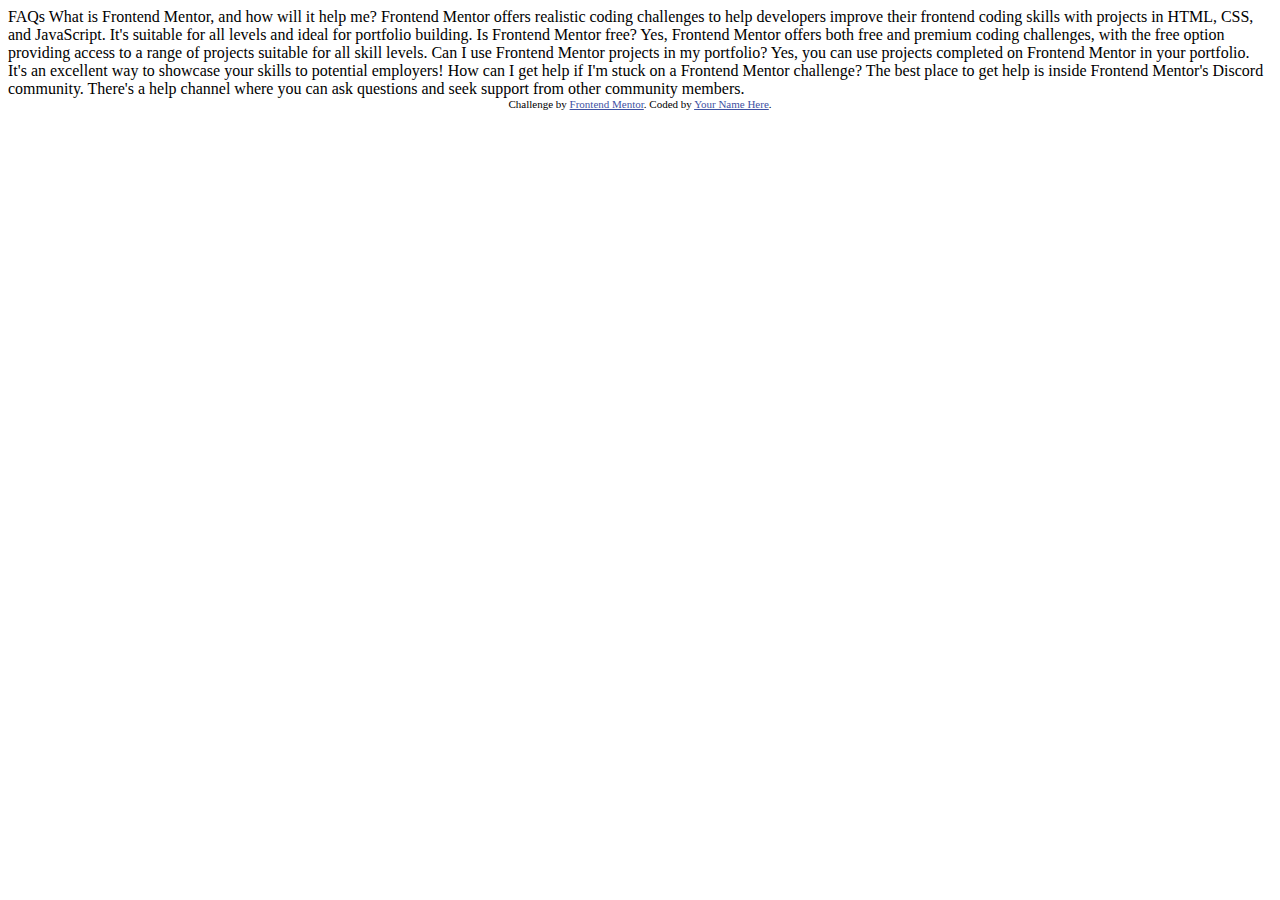
==== faq-accordion/index.html @ a561f919 "Move existing project to new folder and create another project folder" ====
<!DOCTYPE html>
<html lang="en">
<head>
  <meta charset="UTF-8">
  <meta name="viewport" content="width=device-width, initial-scale=1.0"> <!-- displays site properly based on user's device -->

  <link rel="icon" type="image/png" sizes="32x32" href="./assets/images/favicon-32x32.png">
  
  <title>Frontend Mentor | FAQ accordion</title>

  <!-- Feel free to remove these styles or customise in your own stylesheet 👍 -->
  <style>
    .attribution { font-size: 11px; text-align: center; }
    .attribution a { color: hsl(228, 45%, 44%); }
  </style>
</head>
<body>

  FAQs

  What is Frontend Mentor, and how will it help me?

  Frontend Mentor offers realistic coding challenges to help developers improve their 
  frontend coding skills with projects in HTML, CSS, and JavaScript. It's suitable for 
  all levels and ideal for portfolio building.

  Is Frontend Mentor free?

  Yes, Frontend Mentor offers both free and premium coding challenges, with the free 
  option providing access to a range of projects suitable for all skill levels.

  Can I use Frontend Mentor projects in my portfolio?

  Yes, you can use projects completed on Frontend Mentor in your portfolio. It's an excellent
  way to showcase your skills to potential employers!

  How can I get help if I'm stuck on a Frontend Mentor challenge?
  
  The best place to get help is inside Frontend Mentor's Discord community. There's a help 
  channel where you can ask questions and seek support from other community members.

  
  <div class="attribution">
    Challenge by <a href="https://www.frontendmentor.io?ref=challenge" target="_blank">Frontend Mentor</a>. 
    Coded by <a href="#">Your Name Here</a>.
  </div>
</body>
</html>
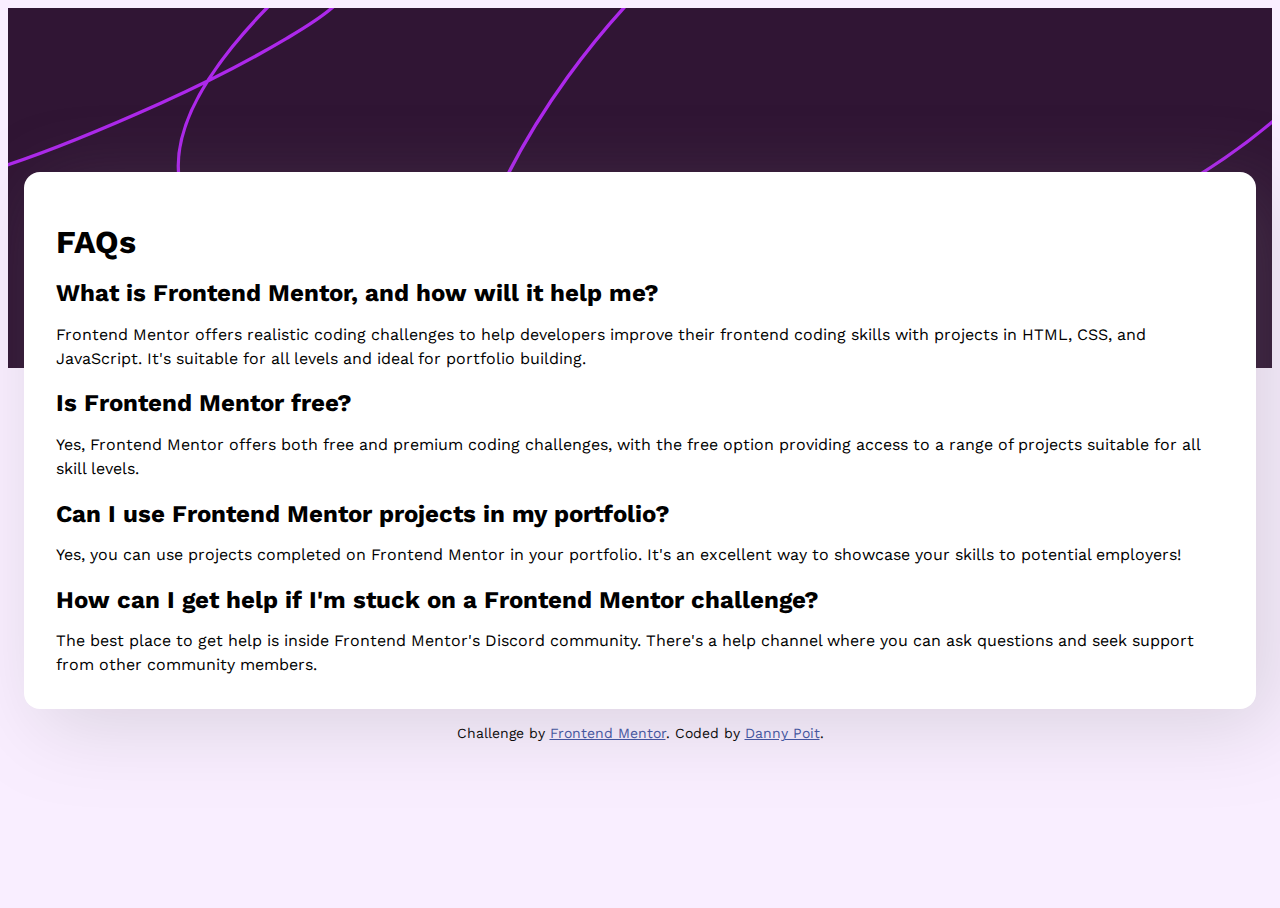
==== commit 69ab8b94: "Initial HTML and CSS setup" ====
--- a/faq-accordion/index.html
+++ b/faq-accordion/index.html
@@ -1,48 +1,70 @@
 <!DOCTYPE html>
 <html lang="en">
+
 <head>
-  <meta charset="UTF-8">
-  <meta name="viewport" content="width=device-width, initial-scale=1.0"> <!-- displays site properly based on user's device -->
+    <meta charset="UTF-8">
+    <meta name="viewport" content="width=device-width, initial-scale=1.0"> <!-- displays site properly based on user's device -->
 
-  <link rel="icon" type="image/png" sizes="32x32" href="./assets/images/favicon-32x32.png">
-  
-  <title>Frontend Mentor | FAQ accordion</title>
+    <link rel="icon" type="image/png" sizes="32x32" href="./assets/images/favicon-32x32.png">
+    <link rel="stylesheet" href="./assets/css/main.css">
 
-  <!-- Feel free to remove these styles or customise in your own stylesheet 👍 -->
-  <style>
-    .attribution { font-size: 11px; text-align: center; }
-    .attribution a { color: hsl(228, 45%, 44%); }
-  </style>
+    <title>Frontend Mentor | FAQ accordion</title>
 </head>
+
 <body>
+    <img src="assets/images/background-pattern-desktop.svg">
 
-  FAQs
+    <main class="card">
 
-  What is Frontend Mentor, and how will it help me?
+        <h1>FAQs</h1>
 
-  Frontend Mentor offers realistic coding challenges to help developers improve their 
-  frontend coding skills with projects in HTML, CSS, and JavaScript. It's suitable for 
-  all levels and ideal for portfolio building.
+        <section>
+            <h2>
+                What is Frontend Mentor, and how will it help me?
+            </h2>
 
-  Is Frontend Mentor free?
+            <p>
+                Frontend Mentor offers realistic coding challenges to help developers improve their frontend coding skills with projects in HTML, CSS, and JavaScript. It's suitable for all levels and ideal for portfolio building.
+            </p>
+        </section>
 
-  Yes, Frontend Mentor offers both free and premium coding challenges, with the free 
-  option providing access to a range of projects suitable for all skill levels.
+        <section>
+            <h2>
+                Is Frontend Mentor free?
+            </h2>
 
-  Can I use Frontend Mentor projects in my portfolio?
+            <p>
+                Yes, Frontend Mentor offers both free and premium coding challenges, with the free option providing access to a range of projects suitable for all skill levels.
+            </p>
+        </section>
 
-  Yes, you can use projects completed on Frontend Mentor in your portfolio. It's an excellent
-  way to showcase your skills to potential employers!
+        <section>
+            <h2>
+                Can I use Frontend Mentor projects in my portfolio?
+            </h2>
 
-  How can I get help if I'm stuck on a Frontend Mentor challenge?
-  
-  The best place to get help is inside Frontend Mentor's Discord community. There's a help 
-  channel where you can ask questions and seek support from other community members.
+            <p>
+                Yes, you can use projects completed on Frontend Mentor in your portfolio. It's an excellent way to showcase your skills to potential employers!
+            </p>
+        </section>
 
-  
-  <div class="attribution">
-    Challenge by <a href="https://www.frontendmentor.io?ref=challenge" target="_blank">Frontend Mentor</a>. 
-    Coded by <a href="#">Your Name Here</a>.
-  </div>
+        <section>
+            <h2>
+                How can I get help if I'm stuck on a Frontend Mentor challenge?
+            </h2>
+
+            <p>
+                The best place to get help is inside Frontend Mentor's Discord community. There's a help channel where you can ask questions and seek support from other community members.
+            </p>
+        </section>
+    </main>
+
+    <footer class="attribution">
+        <p>
+            Challenge by <a href="https://www.frontendmentor.io?ref=challenge" target="_blank">Frontend Mentor</a>.
+            Coded by <a href="https://github.com/dannypoit">Danny Poit</a>.
+        </p>
+    </footer>
 </body>
+
 </html>--- a/faq-accordion/assets/css/main.css
+++ b/faq-accordion/assets/css/main.css
@@ -0,0 +1,147 @@
+/* Box sizing rules */
+*,
+*::before,
+*::after {
+    box-sizing: border-box;
+}
+
+/* Prevent font size inflation */
+html {
+    -moz-text-size-adjust: none;
+    -webkit-text-size-adjust: none;
+    text-size-adjust: none;
+}
+
+/* Remove default margin in favour of better control in authored CSS */
+body,
+h1,
+h2,
+h3,
+h4,
+p,
+figure,
+blockquote,
+dl,
+dd {
+    margin-block-end: 0;
+}
+
+/* Remove list styles on ul, ol elements with a list role, which suggests default styling will be removed */
+ul[role='list'],
+ol[role='list'] {
+    list-style: none;
+}
+
+/* Set core body defaults */
+body {
+    min-height: 100vh;
+    line-height: 1.5;
+}
+
+/* Set shorter line heights on headings and interactive elements */
+h1,
+h2,
+h3,
+h4,
+button,
+input,
+label {
+    line-height: 1.1;
+}
+
+/* Balance text wrapping on headings */
+h1,
+h2,
+h3,
+h4 {
+    text-wrap: balance;
+}
+
+/* A elements that don't have a class get default styles */
+a:not([class]) {
+    text-decoration-skip-ink: auto;
+    color: currentColor;
+}
+
+/* Make images easier to work with */
+img,
+picture {
+    max-width: 100%;
+    display: block;
+}
+
+/* Inherit fonts for inputs and buttons */
+input,
+button,
+textarea,
+select {
+    font: inherit;
+}
+
+/* Make sure textareas without a rows attribute are not tiny */
+textarea:not([rows]) {
+    min-height: 10em;
+}
+
+/* Anything that has been anchored to should have extra scroll margin */
+:target {
+    scroll-margin-block: 5ex;
+}
+
+@font-face {
+    font-family: 'Work Sans';
+    src: url('../fonts/WorkSans-VariableFont_wght.ttf');
+    font-style: 'normal';
+}
+
+@font-face {
+    font-family: 'Work Sans Italic';
+    src: url('../fonts/WorkSans-Italic-VariableFont_wght.ttf');
+    font-style: 'italic';
+}
+
+html {
+    --dark-purple: #3e52a3;
+    --light-purple: #AD28EB;
+}
+
+body {
+    align-items: center;
+    background-color: #F9EEFF;
+    display: flex;
+    flex-direction: column;
+    min-height: 100vh;
+    justify-content: center;
+    font-family: 'Work Sans';
+    padding: 1rem;
+    position: relative;
+}
+
+img {
+    height: 40vh;
+    object-fit: cover;
+    position: absolute;
+    top: 0;
+}
+
+.attribution {
+    font-size: .875rem;
+    text-align: center;
+}
+
+.attribution a {
+    color: var(--dark-purple);
+}
+
+.attribution a:hover {
+    color: var(--light-purple);
+}
+
+.card {
+    background-color: #fff;
+    border-radius: 1rem;
+    box-shadow: 1rem 1rem 5rem #80808040;
+    display: block;
+    padding: 2rem;
+    z-index: 1;
+}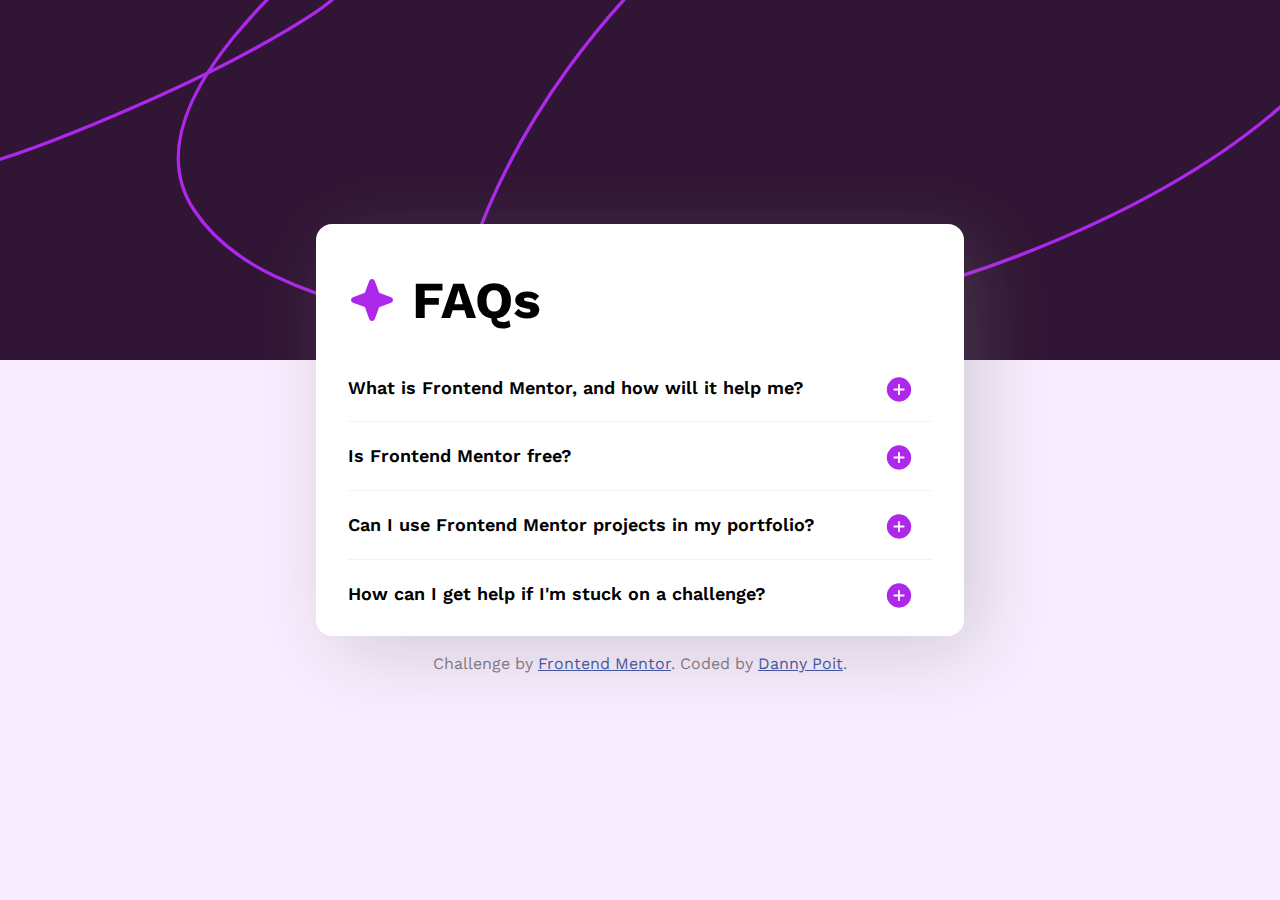
==== commit 539ddde6: "Change some classes, finish CSS, and add JS" ====
--- a/faq-accordion/index.html
+++ b/faq-accordion/index.html
@@ -12,48 +12,49 @@
 </head>
 
 <body>
-    <img src="assets/images/background-pattern-desktop.svg">
+    <img id="bgMobile" src="assets/images/background-pattern-mobile.svg">
+    <img id="bgDesktop" src="assets/images/background-pattern-desktop.svg">
 
     <main class="card">
 
         <h1>FAQs</h1>
 
-        <section>
-            <h2>
+        <section class="faq">
+            <h2 class="question">
                 What is Frontend Mentor, and how will it help me?
             </h2>
 
-            <p>
+            <p class="answer">
                 Frontend Mentor offers realistic coding challenges to help developers improve their frontend coding skills with projects in HTML, CSS, and JavaScript. It's suitable for all levels and ideal for portfolio building.
             </p>
         </section>
 
-        <section>
-            <h2>
+        <section class="faq">
+            <h2 class="question">
                 Is Frontend Mentor free?
             </h2>
 
-            <p>
+            <p class="answer">
                 Yes, Frontend Mentor offers both free and premium coding challenges, with the free option providing access to a range of projects suitable for all skill levels.
             </p>
         </section>
 
-        <section>
-            <h2>
+        <section class="faq">
+            <h2 class="question">
                 Can I use Frontend Mentor projects in my portfolio?
             </h2>
 
-            <p>
+            <p class="answer">
                 Yes, you can use projects completed on Frontend Mentor in your portfolio. It's an excellent way to showcase your skills to potential employers!
             </p>
         </section>
 
-        <section>
-            <h2>
-                How can I get help if I'm stuck on a Frontend Mentor challenge?
+        <section class="faq">
+            <h2 class="question">
+                How can I get help if I'm stuck on a challenge?
             </h2>
 
-            <p>
+            <p class="answer">
                 The best place to get help is inside Frontend Mentor's Discord community. There's a help channel where you can ask questions and seek support from other community members.
             </p>
         </section>
@@ -65,6 +66,8 @@
             Coded by <a href="https://github.com/dannypoit">Danny Poit</a>.
         </p>
     </footer>
+
+    <script src="assets/js/scripts.js"></script>
 </body>
 
 </html>--- a/faq-accordion/assets/css/main.css
+++ b/faq-accordion/assets/css/main.css
@@ -102,14 +102,17 @@
 
 html {
     --dark-purple: #3e52a3;
+    --gray: #817782;
+    --light-gray: #F9EEFF;
     --light-purple: #AD28EB;
 }
 
 body {
     align-items: center;
-    background-color: #F9EEFF;
+    background-color: var(--light-gray);
     display: flex;
     flex-direction: column;
+    margin: 0;
     min-height: 100vh;
     justify-content: center;
     font-family: 'Work Sans';
@@ -117,6 +120,50 @@
     position: relative;
 }
 
+/* body * {
+    border: 1px dashed lightgray;
+} */
+
+h1 {
+    font-size: 2.25rem;
+    margin-bottom: 3rem;
+    margin-top: 1rem;
+    padding-left: 3.5rem;
+    position: relative;
+}
+
+h1:before {
+    background: url('../images/icon-star.svg') center no-repeat;
+    background-size: 80%;
+    content: '';
+    position: absolute;
+    top: .25rem;
+    left: 0;
+    height: 2rem;
+    width: 2rem;
+}
+
+h2 {
+    font-size: .9375rem;
+    font-weight: 600;
+    margin-top: 1.5rem;
+    position: relative;
+}
+
+h2:after {
+    background: url('../images/icon-plus.svg') no-repeat;
+    content: '';
+    position: absolute;
+    top: -.25rem;
+    right: 0;
+    height: 3rem;
+    width: 3rem;
+}
+
+h2.open:after {
+    background: url('../images/icon-minus.svg') no-repeat;
+}
+
 img {
     height: 40vh;
     object-fit: cover;
@@ -124,6 +171,36 @@
     top: 0;
 }
 
+p {
+    color: var(--gray);
+    font-size: .875rem;
+}
+
+#bgMobile {
+    display: block;
+    max-width: none;
+    width: 100%;
+}
+
+#bgDesktop {
+    display: none;
+}
+
+.answer {
+    max-height: 0;
+    overflow: hidden;
+    transition: max-height .25s ease-out;
+}
+
+.answer.open {
+    max-height: 10rem;
+    transition: max-height .25s ease-in;
+}
+
+.answer:not(.open) {
+    margin-top: 0;
+}
+
 .attribution {
     font-size: .875rem;
     text-align: center;
@@ -140,8 +217,78 @@
 .card {
     background-color: #fff;
     border-radius: 1rem;
-    box-shadow: 1rem 1rem 5rem #80808040;
+    box-shadow: 1rem 1rem 5rem #80808050;
     display: block;
+    max-width: 38rem;
     padding: 2rem;
     z-index: 1;
+}
+
+.faq {
+    padding-bottom: 1.5rem;
+}
+
+.faq:not(:last-child) {
+    border-bottom: 1px solid var(--light-gray);
+}
+
+.faq:last-child {
+    padding-bottom: 0;
+}
+
+.question {
+    cursor: pointer;
+    padding-right: 4rem;
+}
+
+@media (min-width: 48rem) {
+    h1 {
+        font-size: 3.25rem;
+        padding-left: 4rem;
+    }
+
+    h1:before {
+        background-size: 100%;
+        height: 3rem;
+        width: 3rem;
+    }
+
+    h2 {
+        font-size: 1.125rem;
+    }
+
+    p {
+        font-size: 1rem;
+    }
+
+    #bgMobile {
+        display: none;
+    }
+
+    #bgDesktop {
+        display: block;
+    }
+
+    .card {
+        max-width: none;
+        width: 82%;
+    }
+}
+
+@media (min-width: 62em) {
+    .card {
+        width: 63%;
+    }
+}
+
+@media (min-width: 75em) {
+    .card {
+        width: 52%;
+    }
+}
+
+@media (min-width: 90rem) {
+    .card {
+        width: 43%;
+    }
 }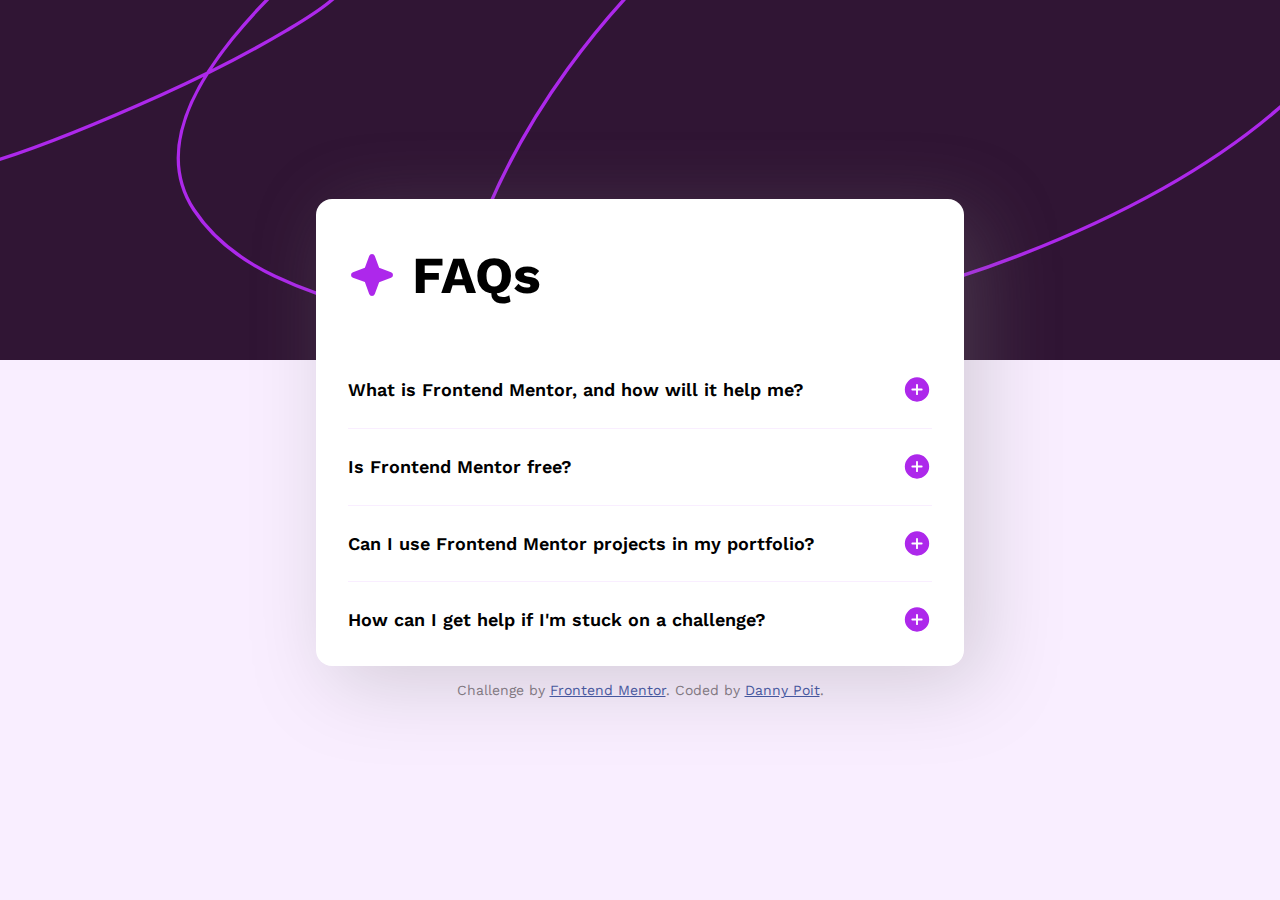
==== commit 7ba751bb: "Make selectable by keyboard" ====
--- a/faq-accordion/index.html
+++ b/faq-accordion/index.html
@@ -20,9 +20,11 @@
         <h1>FAQs</h1>
 
         <section class="faq">
-            <h2 class="question">
-                What is Frontend Mentor, and how will it help me?
-            </h2>
+            <button class="question">
+                <h2>
+                    What is Frontend Mentor, and how will it help me?
+                </h2>
+            </button>
 
             <p class="answer">
                 Frontend Mentor offers realistic coding challenges to help developers improve their frontend coding skills with projects in HTML, CSS, and JavaScript. It's suitable for all levels and ideal for portfolio building.
@@ -30,9 +32,11 @@
         </section>
 
         <section class="faq">
-            <h2 class="question">
-                Is Frontend Mentor free?
-            </h2>
+            <button class="question">
+                <h2>
+                    Is Frontend Mentor free?
+                </h2>
+            </button>
 
             <p class="answer">
                 Yes, Frontend Mentor offers both free and premium coding challenges, with the free option providing access to a range of projects suitable for all skill levels.
@@ -40,9 +44,11 @@
         </section>
 
         <section class="faq">
-            <h2 class="question">
-                Can I use Frontend Mentor projects in my portfolio?
-            </h2>
+            <button class="question">
+                <h2>
+                    Can I use Frontend Mentor projects in my portfolio?
+                </h2>
+            </button>
 
             <p class="answer">
                 Yes, you can use projects completed on Frontend Mentor in your portfolio. It's an excellent way to showcase your skills to potential employers!
@@ -50,9 +56,11 @@
         </section>
 
         <section class="faq">
-            <h2 class="question">
-                How can I get help if I'm stuck on a challenge?
-            </h2>
+            <button class="question">
+                <h2 tabindex="0">
+                    How can I get help if I'm stuck on a challenge?
+                </h2>
+            </button>
 
             <p class="answer">
                 The best place to get help is inside Frontend Mentor's Discord community. There's a help channel where you can ask questions and seek support from other community members.
--- a/faq-accordion/assets/css/main.css
+++ b/faq-accordion/assets/css/main.css
@@ -146,22 +146,7 @@
 h2 {
     font-size: .9375rem;
     font-weight: 600;
-    margin-top: 1.5rem;
-    position: relative;
-}
-
-h2:after {
-    background: url('../images/icon-plus.svg') no-repeat;
-    content: '';
-    position: absolute;
-    top: -.25rem;
-    right: 0;
-    height: 3rem;
-    width: 3rem;
-}
-
-h2.open:after {
-    background: url('../images/icon-minus.svg') no-repeat;
+    margin-top: 0;
 }
 
 img {
@@ -201,7 +186,7 @@
     margin-top: 0;
 }
 
-.attribution {
+.attribution p {
     font-size: .875rem;
     text-align: center;
 }
@@ -237,8 +222,33 @@
 }
 
 .question {
+    background: transparent;
+    border: 0;
     cursor: pointer;
-    padding-right: 4rem;
+    margin-top: 1.5rem;
+    padding: .25rem 4rem .25rem 0;
+    position: relative;
+    text-align: start;
+    width: 100%;
+}
+
+.question:after {
+    background: url('../images/icon-plus.svg') 100% 0 no-repeat;
+    content: '';
+    position: absolute;
+    top: -0.125rem;
+    right: 0;
+    height: 3rem;
+    width: 3rem;
+}
+
+.question:focus,
+.question:hover {
+    color: var(--light-purple);
+}
+
+.question.open:after {
+    background: url('../images/icon-minus.svg') 100% 0 no-repeat;
 }
 
 @media (min-width: 48rem) {
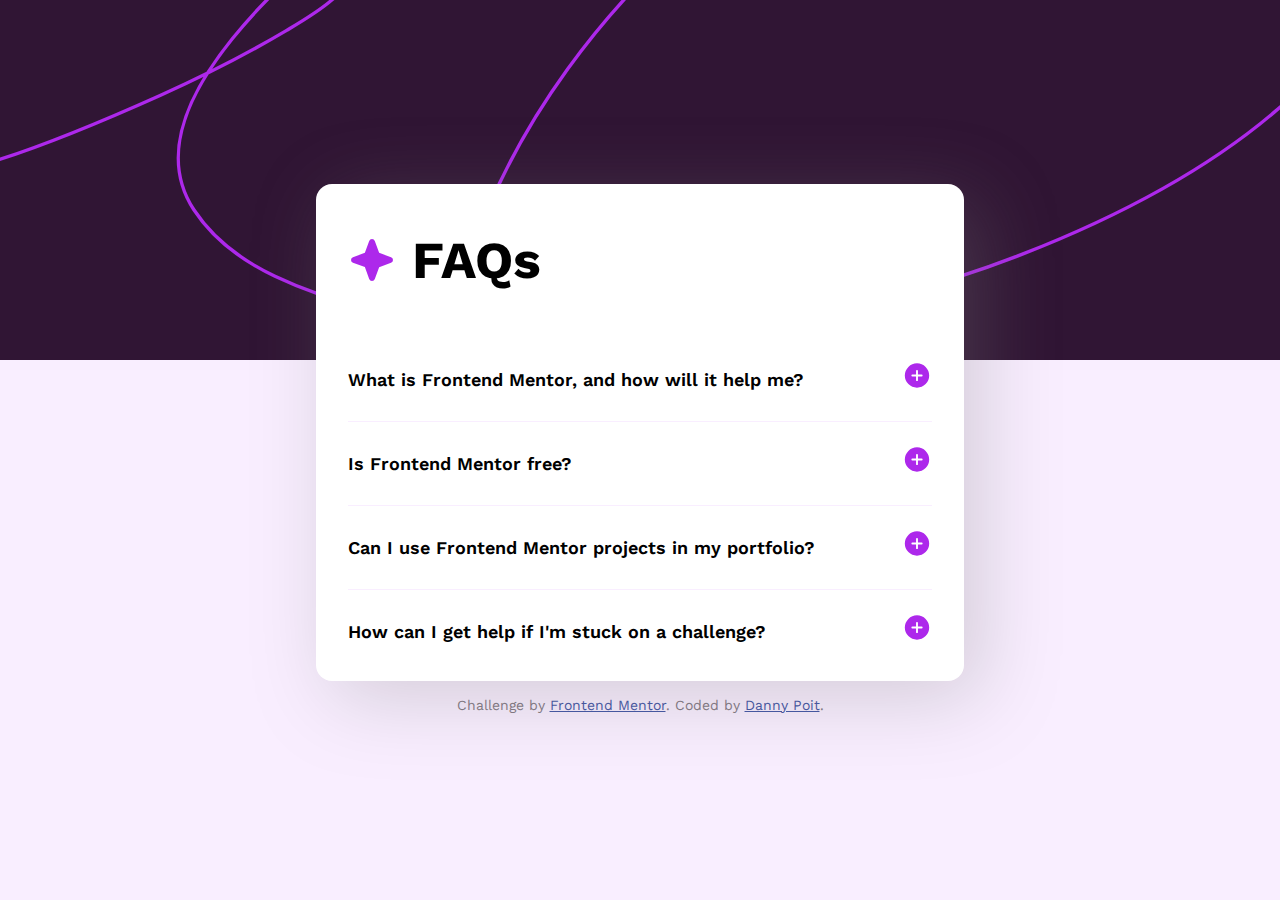
==== commit 4c0f375c: "Remove headings inside buttons" ====
--- a/faq-accordion/index.html
+++ b/faq-accordion/index.html
@@ -11,19 +11,17 @@
     <title>Frontend Mentor | FAQ accordion</title>
 </head>
 
-<body>
-    <img id="bgMobile" src="assets/images/background-pattern-mobile.svg">
-    <img id="bgDesktop" src="assets/images/background-pattern-desktop.svg">
-
+<body>    
+    <img id="bgMobile" src="assets/images/background-pattern-mobile.svg" alt="">
+    <img id="bgDesktop" src="assets/images/background-pattern-desktop.svg" alt="">
+    
     <main class="card">
 
         <h1>FAQs</h1>
 
         <section class="faq">
             <button class="question">
-                <h2>
-                    What is Frontend Mentor, and how will it help me?
-                </h2>
+                What is Frontend Mentor, and how will it help me?
             </button>
 
             <p class="answer">
@@ -33,9 +31,7 @@
 
         <section class="faq">
             <button class="question">
-                <h2>
-                    Is Frontend Mentor free?
-                </h2>
+                Is Frontend Mentor free?
             </button>
 
             <p class="answer">
@@ -45,9 +41,7 @@
 
         <section class="faq">
             <button class="question">
-                <h2>
-                    Can I use Frontend Mentor projects in my portfolio?
-                </h2>
+                Can I use Frontend Mentor projects in my portfolio?
             </button>
 
             <p class="answer">
@@ -57,9 +51,7 @@
 
         <section class="faq">
             <button class="question">
-                <h2 tabindex="0">
-                    How can I get help if I'm stuck on a challenge?
-                </h2>
+                How can I get help if I'm stuck on a challenge?
             </button>
 
             <p class="answer">
--- a/faq-accordion/assets/css/main.css
+++ b/faq-accordion/assets/css/main.css
@@ -120,10 +120,6 @@
     position: relative;
 }
 
-/* body * {
-    border: 1px dashed lightgray;
-} */
-
 h1 {
     font-size: 2.25rem;
     margin-bottom: 3rem;
@@ -143,12 +139,6 @@
     width: 2rem;
 }
 
-h2 {
-    font-size: .9375rem;
-    font-weight: 600;
-    margin-top: 0;
-}
-
 img {
     height: 40vh;
     object-fit: cover;
@@ -225,6 +215,8 @@
     background: transparent;
     border: 0;
     cursor: pointer;
+    font-size: .9375rem;
+    font-weight: 600;
     margin-top: 1.5rem;
     padding: .25rem 4rem .25rem 0;
     position: relative;
@@ -263,10 +255,6 @@
         width: 3rem;
     }
 
-    h2 {
-        font-size: 1.125rem;
-    }
-
     p {
         font-size: 1rem;
     }
@@ -283,6 +271,10 @@
         max-width: none;
         width: 82%;
     }
+    
+    .question {
+        font-size: 1.125rem;
+    }
 }
 
 @media (min-width: 62em) {
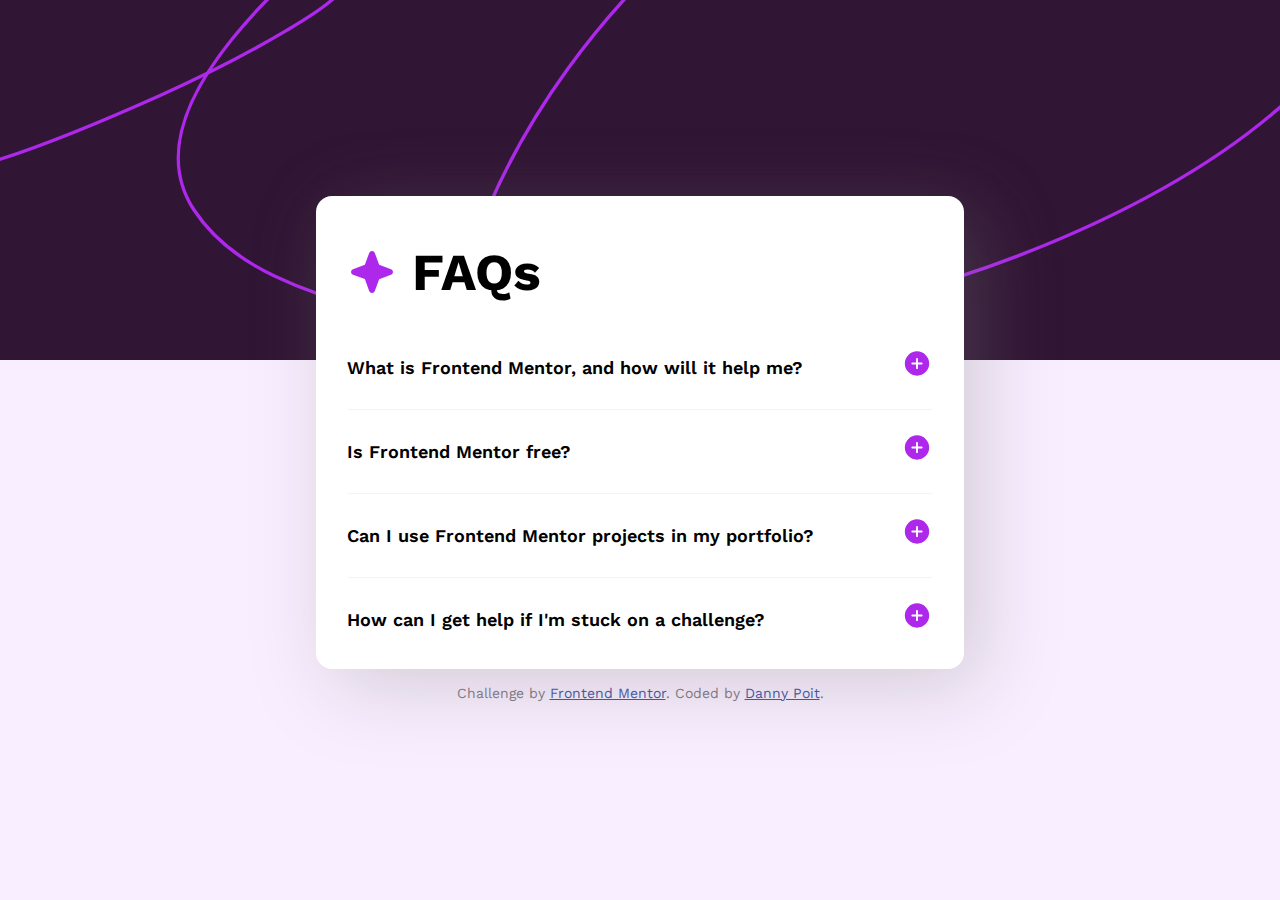
==== commit 68fc97b2: "Replace sections and buttons with details and summary" ====
--- a/faq-accordion/index.html
+++ b/faq-accordion/index.html
@@ -19,45 +19,45 @@
 
         <h1>FAQs</h1>
 
-        <section class="faq">
-            <button class="question">
+        <details class="faq">
+            <summary class="question">
                 What is Frontend Mentor, and how will it help me?
-            </button>
+            </summary>
 
             <p class="answer">
                 Frontend Mentor offers realistic coding challenges to help developers improve their frontend coding skills with projects in HTML, CSS, and JavaScript. It's suitable for all levels and ideal for portfolio building.
             </p>
-        </section>
+        </details>
 
-        <section class="faq">
-            <button class="question">
+        <details class="faq">
+            <summary class="question">
                 Is Frontend Mentor free?
-            </button>
+            </summary>
 
             <p class="answer">
                 Yes, Frontend Mentor offers both free and premium coding challenges, with the free option providing access to a range of projects suitable for all skill levels.
             </p>
-        </section>
+        </details>
 
-        <section class="faq">
-            <button class="question">
+        <details class="faq">
+            <summary class="question">
                 Can I use Frontend Mentor projects in my portfolio?
-            </button>
+            </summary>
 
             <p class="answer">
                 Yes, you can use projects completed on Frontend Mentor in your portfolio. It's an excellent way to showcase your skills to potential employers!
             </p>
-        </section>
+        </details>
 
-        <section class="faq">
-            <button class="question">
+        <details class="faq">
+            <summary class="question">
                 How can I get help if I'm stuck on a challenge?
-            </button>
+            </summary>
 
             <p class="answer">
                 The best place to get help is inside Frontend Mentor's Discord community. There's a help channel where you can ask questions and seek support from other community members.
             </p>
-        </section>
+        </details>
     </main>
 
     <footer class="attribution">
--- a/faq-accordion/assets/css/main.css
+++ b/faq-accordion/assets/css/main.css
@@ -161,7 +161,44 @@
     display: none;
 }
 
-.answer {
+details[open] summary::after {
+    background: url('../images/icon-minus.svg') 100% 0 no-repeat;
+}
+
+summary {
+    background: transparent;
+    border: 0;
+    cursor: pointer;
+    font-size: .9375rem;
+    font-weight: 600;
+    margin-top: 1.5rem;
+    margin-left: -1.25rem;
+    padding: .25rem 4rem .25rem 0;
+    position: relative;
+    text-align: start;
+    width: calc(100% + 1.25rem) !important;
+}
+
+summary:after {
+    background: url('../images/icon-plus.svg') 100% 0 no-repeat;
+    content: '';
+    position: absolute;
+    top: -0.125rem;
+    right: 0;
+    height: 3rem;
+    width: 3rem;
+}
+
+summary:focus,
+summary:hover {
+    color: var(--light-purple);
+}
+
+summary::marker {
+    color: transparent;
+}
+
+/* .answer {
     max-height: 0;
     overflow: hidden;
     transition: max-height .25s ease-out;
@@ -174,7 +211,7 @@
 
 .answer:not(.open) {
     margin-top: 0;
-}
+} */
 
 .attribution p {
     font-size: .875rem;
@@ -211,38 +248,6 @@
     padding-bottom: 0;
 }
 
-.question {
-    background: transparent;
-    border: 0;
-    cursor: pointer;
-    font-size: .9375rem;
-    font-weight: 600;
-    margin-top: 1.5rem;
-    padding: .25rem 4rem .25rem 0;
-    position: relative;
-    text-align: start;
-    width: 100%;
-}
-
-.question:after {
-    background: url('../images/icon-plus.svg') 100% 0 no-repeat;
-    content: '';
-    position: absolute;
-    top: -0.125rem;
-    right: 0;
-    height: 3rem;
-    width: 3rem;
-}
-
-.question:focus,
-.question:hover {
-    color: var(--light-purple);
-}
-
-.question.open:after {
-    background: url('../images/icon-minus.svg') 100% 0 no-repeat;
-}
-
 @media (min-width: 48rem) {
     h1 {
         font-size: 3.25rem;
